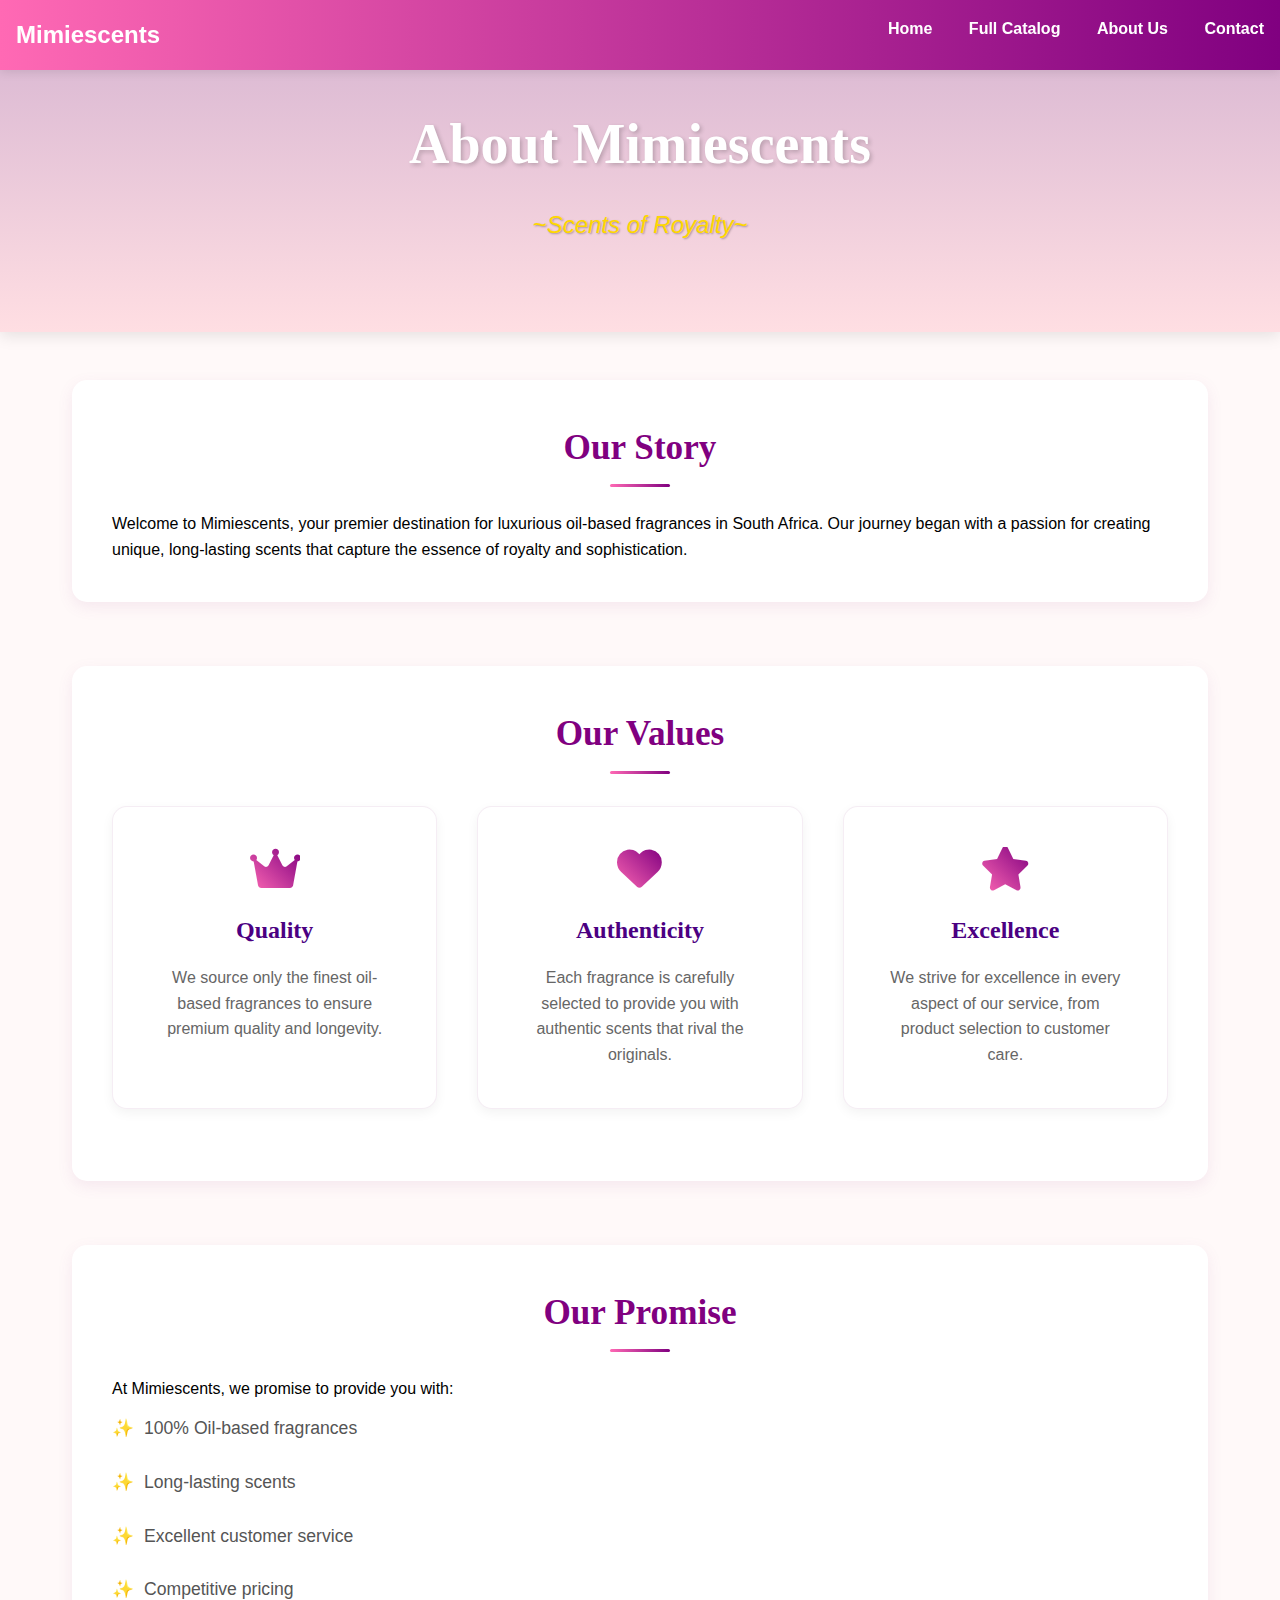
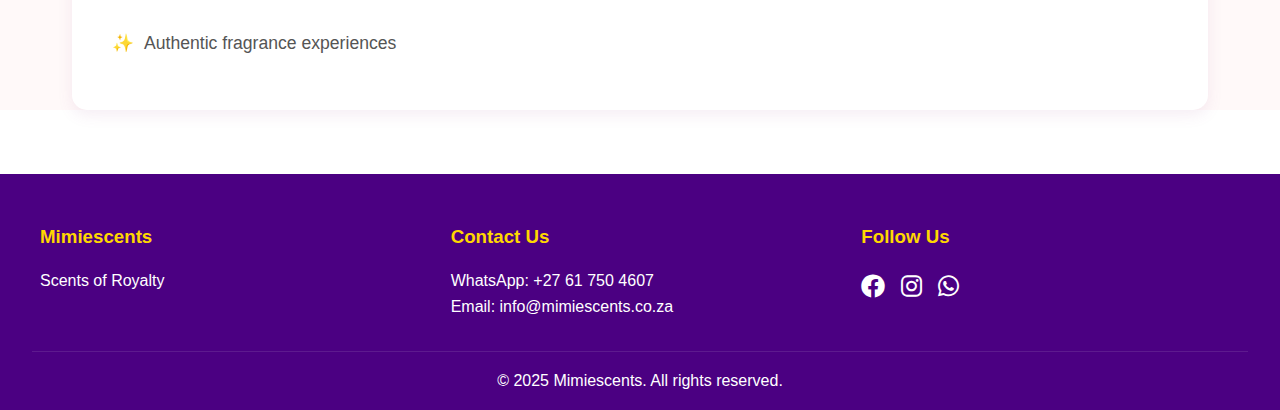
==== about.html @ 8aa7a28a "Add files via upload" ====
<!DOCTYPE html>
<html lang="en">
<head>
    <meta charset="UTF-8">
    <meta name="viewport" content="width=device-width, initial-scale=1.0">
    <title>About Us - Mimiescents</title>
    <link rel="stylesheet" href="styles/about.css">
    <link rel="stylesheet" href="styles/index.css">
    <link href="https://cdnjs.cloudflare.com/ajax/libs/font-awesome/6.0.0/css/all.min.css" rel="stylesheet">
</head>
<body>
    <nav>
        <div class="logo">Mimiescents</div>
        <ul>
            <li><a href="index.html">Home</a></li>
            <li><a href="catalog.html">Full Catalog</a></li>
            <li><a href="about.html">About Us</a></li>
            <li><a href="contact.html">Contact</a></li>
        </ul>
    </nav>

    <main class="about-container">
        <div class="about-hero">
            <h1>About Mimiescents</h1>
            <p class="tagline">~Scents of Royalty~</p>
        </div>

        <section class="about-content">
            <div class="story-section">
                <h2>Our Story</h2>
                <p>Welcome to Mimiescents, your premier destination for luxurious oil-based fragrances in South Africa. Our journey began with a passion for creating unique, long-lasting scents that capture the essence of royalty and sophistication.</p>
            </div>

            <div class="values-section">
                <h2>Our Values</h2>
                <div class="values-grid">
                    <div class="value-card">
                        <i class="fas fa-crown"></i>
                        <h3>Quality</h3>
                        <p>We source only the finest oil-based fragrances to ensure premium quality and longevity.</p>
                    </div>
                    <div class="value-card">
                        <i class="fas fa-heart"></i>
                        <h3>Authenticity</h3>
                        <p>Each fragrance is carefully selected to provide you with authentic scents that rival the originals.</p>
                    </div>
                    <div class="value-card">
                        <i class="fas fa-star"></i>
                        <h3>Excellence</h3>
                        <p>We strive for excellence in every aspect of our service, from product selection to customer care.</p>
                    </div>
                </div>
            </div>

            <div class="promise-section">
                <h2>Our Promise</h2>
                <p>At Mimiescents, we promise to provide you with:</p>
                <ul>
                    <li>100% Oil-based fragrances</li>
                    <li>Long-lasting scents</li>
                    <li>Excellent customer service</li>
                    <li>Competitive pricing</li>
                    <li>Authentic fragrance experiences</li>
                </ul>
            </div>
        </section>
    </main>

    <footer>
        <div class="footer-content">
            <div class="footer-section">
                <h3>Mimiescents</h3>
                <p>Scents of Royalty</p>
            </div>
            <div class="footer-section">
                <h3>Contact Us</h3>
                <p>WhatsApp: +27 61 750 4607</p>
                <p>Email: info@mimiescents.co.za</p>
            </div>
            <div class="footer-section">
                <h3>Follow Us</h3>
                <div class="social-icons">
                    <a href="https://www.facebook.com/profile.php?id=100067635842682"><i class="fab fa-facebook"></i></a>
                    <a href="#"><i class="fab fa-instagram"></i></a>
                    <a href="https://wa.me/27617504607"><i class="fab fa-whatsapp"></i></a>
                </div>
            </div>
        </div>
        <div class="footer-bottom">
            <p>&copy; 2025 Mimiescents. All rights reserved.</p>
        </div>
    </footer>

    <script src="scripts/about.js"></script>
</body>
</html>
---- styles/about.css ----
/* Root variables for consistent theming */
:root {
    --primary-pink: #FFB6C1; /* Lighter, softer pink */
    --royal-purple: #9B4F96; /* Softer purple */
    --gold: #DDB865; /* Warmer, antique gold */
    --light-pink: #FDE2E4; /* Very soft pink */
    --dark-purple: #5E2D5E; /* Muted dark purple */
    --off-white: #FFF9F9; /* Warm white */
}

/* About page container */
.about-container {
    background-color: var(--off-white);
    padding-top: 20px;
}

/* Hero section styling */
.about-hero {
    background: linear-gradient(
        rgba(155, 79, 150, 0.4), 
        rgba(255, 182, 193, 0.4)
    ), url('images/perfume.jpg');
    background-size: cover;
    background-position: center;
    color: white;
    text-align: center;
    padding: 5rem 2rem;
    margin-bottom: 3rem;
    box-shadow: 0 4px 15px rgba(0, 0, 0, 0.1);
}

.about-hero h1 {
    font-size: 3.5rem;
    font-family: 'Playfair Display', serif;
    margin-bottom: 1rem;
    text-shadow: 2px 2px 4px rgba(0, 0, 0, 0.2);
}

.about-hero .tagline {
    font-size: 1.5rem;
    font-style: italic;
    color: var(--gold);
    text-shadow: 1px 1px 2px rgba(0, 0, 0, 0.3);
}

/* Content sections */
.about-content {
    max-width: 1200px;
    margin: 0 auto;
    padding: 0 2rem;
}

.story-section, .values-section, .promise-section {
    margin-bottom: 4rem;
    background-color: white;
    padding: 2.5rem;
    border-radius: 15px;
    box-shadow: 0 5px 15px rgba(155, 79, 150, 0.1);
}

/* Section headings */
.about-content h2 {
    color: var(--royal-purple);
    font-family: 'Playfair Display', serif;
    font-size: 2.2rem;
    margin-bottom: 1.5rem;
    text-align: center;
    position: relative;
}

.about-content h2::after {
    content: '';
    display: block;
    width: 60px;
    height: 3px;
    background: linear-gradient(to right, var(--primary-pink), var(--royal-purple));
    margin: 0.5rem auto;
    border-radius: 2px;
}

/* Values grid styling */
.values-grid {
    display: grid;
    grid-template-columns: repeat(auto-fit, minmax(280px, 1fr));
    gap: 2.5rem;
    margin: 2rem 0;
}

.value-card {
    background: white;
    padding: 2.5rem;
    border-radius: 15px;
    text-align: center;
    transition: transform 0.3s ease;
    border: 1px solid rgba(155, 79, 150, 0.1);
    box-shadow: 0 4px 12px rgba(0, 0, 0, 0.05);
}

.value-card:hover {
    transform: translateY(-5px);
    box-shadow: 0 6px 15px rgba(155, 79, 150, 0.15);
}

.value-card i {
    font-size: 2.8rem;
    color: var(--royal-purple);
    margin-bottom: 1.2rem;
    background: linear-gradient(45deg, var(--primary-pink), var(--royal-purple));
    -webkit-background-clip: text;
    -webkit-text-fill-color: transparent;
}

.value-card h3 {
    color: var(--dark-purple);
    font-size: 1.5rem;
    margin-bottom: 1rem;
    font-family: 'Playfair Display', serif;
}

.value-card p {
    color: #666;
    line-height: 1.6;
}

/* Promise section styling */
.promise-section ul {
    list-style: none;
    padding: 0;
}

.promise-section li {
    padding: 0.8rem 0;
    color: #555;
    position: relative;
    padding-left: 2rem;
    font-size: 1.1rem;
}

.promise-section li::before {
    content: '✨';
    position: absolute;
    left: 0;
    color: var(--gold);
}

/* Responsive adjustments */
@media (max-width: 768px) {
    .about-hero h1 {
        font-size: 2.5rem;
    }
    
    .about-hero .tagline {
        font-size: 1.2rem;
    }
    
    .value-card {
        padding: 2rem;
    }
}

/* Add smooth scrolling */
html {
    scroll-behavior: smooth;
}
---- styles/index.css ----
/* style.css - Homepage Styles */
:root {
    --primary-pink: #FF69B4;
    --royal-purple: #800080;
    --gold: #FFD700;
    --light-pink: #FFC0CB;
    --dark-purple: #4B0082;
}

/* Reset and Base Styles */
* {
    margin: 0;
    padding: 0;
    box-sizing: border-box;
}

body {
    font-family: 'Arial', sans-serif;
    line-height: 1.6;
    overflow-x: hidden;
}

/* Animations */
@keyframes fadeIn {
    from { 
        opacity: 0; 
        transform: translateY(20px); 
    }
    to { 
        opacity: 1; 
        transform: translateY(0); 
    }
}

@keyframes slideUp {
    from { 
        opacity: 0; 
        transform: translateY(40px); 
    }
    to { 
        opacity: 1; 
        transform: translateY(0); 
    }
}

@keyframes gradientBG {
    0% { background-position: 0% 50%; }
    50% { background-position: 100% 50%; }
    100% { background-position: 0% 50%; }
}

/* Navigation */
nav {
    background: linear-gradient(to right, var(--primary-pink), var(--royal-purple));
    padding: 1rem;
    position: fixed;
    width: 100%;
    z-index: 1000;
    box-shadow: 0 2px 10px rgba(0,0,0,0.1);
}

.logo {
    color: white;
    font-size: 1.5rem;
    font-weight: bold;
    float: left;
    transition: transform 0.3s ease;
}

.logo:hover {
    transform: scale(1.05);
}

nav ul {
    float: right;
    list-style: none;
}

nav ul li {
    display: inline;
    margin-left: 2rem;
}

nav ul li a {
    color: white;
    text-decoration: none;
    font-weight: bold;
    transition: color 0.3s ease;
}

nav ul li a:hover {
    color: var(--gold);
}

/* Hero Section */
.hero {
    background: linear-gradient(45deg, var(--primary-pink), var(--royal-purple));
    background-size: 200% 200%;
    animation: gradientBG 15s ease infinite;
    height: 100vh;
    display: flex;
    align-items: center;
    justify-content: center;
    text-align: center;
    color: white;
    position: relative;
}

.hero-content {
    z-index: 1;
    animation: fadeIn 1s ease;
}

.hero h1 {
    font-size: 3.5rem;
    margin-bottom: 1rem;
    color: var(--gold);
    text-shadow: 2px 2px 4px rgba(0,0,0,0.3);
}

.tagline {
    font-size: 1.5rem;
    margin-bottom: 0.5rem;
    animation: slideUp 1s ease 0.3s both;
}

.subtitle {
    font-size: 1.2rem;
    margin-bottom: 2rem;
    animation: slideUp 1s ease 0.6s both;
}

.cta-button {
    display: inline-block;
    padding: 1rem 2rem;
    background: var(--gold);
    color: var(--dark-purple);
    text-decoration: none;
    border-radius: 30px;
    font-weight: bold;
    transition: all 0.3s ease;
    animation: slideUp 1s ease 0.9s both;
}

.cta-button:hover {
    transform: translateY(-3px);
    box-shadow: 0 5px 15px rgba(0,0,0,0.2);
}

/* Featured Products Section */
.featured-products {
    padding: 4rem 2rem;
    background: linear-gradient(135deg, white, var(--light-pink));
}

.featured-products h2 {
    text-align: center;
    color: var(--dark-purple);
    margin-bottom: 2rem;
    font-size: 2.5rem;
}

.category {
    margin-bottom: 3rem;
}

.category h3 {
    color: var(--royal-purple);
    margin-bottom: 1.5rem;
    text-align: center;
    font-size: 2rem;
}

.product-grid {
    display: grid;
    grid-template-columns: repeat(auto-fit, minmax(300px, 1fr));
    gap: 2rem;
    padding: 1rem;
}

.product-card {
    background: white;
    border-radius: 10px;
    box-shadow: 0 2px 10px rgba(0,0,0,0.1);
    overflow: hidden;
    transition: all 0.3s ease;
    opacity: 0;
    animation: fadeIn 0.5s ease forwards;
}

.product-card:hover {
    transform: translateY(-10px);
    box-shadow: 0 5px 20px rgba(0,0,0,0.2);
}

.product-card img {
    width: 100%;
    height: 200px;
    object-fit: cover;
    transition: transform 0.3s ease;
}

.product-card:hover img {
    transform: scale(1.05);
}

.product-card h4 {
    padding: 1rem;
    color: var(--dark-purple);
    font-size: 1.2rem;
}

.product-card p {
    padding: 0 1rem 1rem;
    color: #666;
}

.product-card .price {
    color: var(--royal-purple);
    font-weight: bold;
    font-size: 1.1rem;
}

.whatsapp-btn {
    width: 100%;
    padding: 0.8rem;
    background: #25D366;
    color: white;
    border: none;
    cursor: pointer;
    transition: background-color 0.3s ease;
    display: flex;
    align-items: center;
    justify-content: center;
    gap: 0.5rem;
}

.whatsapp-btn:hover {
    background: #128C7E;
}

/* Footer */
footer {
    background: var(--dark-purple);
    color: white;
    padding: 3rem 2rem 1rem;
}

.footer-content {
    display: grid;
    grid-template-columns: repeat(auto-fit, minmax(200px, 1fr));
    gap: 2rem;
    max-width: 1200px;
    margin: 0 auto;
}

.footer-section h3 {
    color: var(--gold);
    margin-bottom: 1rem;
}

.social-icons {
    display: flex;
    gap: 1rem;
}

.social-icons a {
    color: white;
    font-size: 1.5rem;
    transition: color 0.3s ease;
}

.social-icons a:hover {
    color: var(--gold);
}

.footer-bottom {
    text-align: center;
    margin-top: 2rem;
    padding-top: 1rem;
    border-top: 1px solid rgba(255,255,255,0.1);
}

/* Media Queries */
@media (max-width: 768px) {
    nav {
        padding: 1rem 0;
    }
    
    .logo {
        float: none;
        text-align: center;
        display: block;
        margin-bottom: 1rem;
    }
    
    nav ul {
        float: none;
        text-align: center;
    }
    
    nav ul li {
        display: block;
        margin: 0.5rem 0;
    }
    
    .hero h1 {
        font-size: 2.5rem;
    }
    
    .product-grid {
        grid-template-columns: repeat(auto-fit, minmax(200px, 1fr));
    }
}

@media (max-width: 480px) {
    .hero h1 {
        font-size: 2rem;
    }
    
    .tagline {
        font-size: 1.2rem;
    }
    
    .featured-products h2 {
        font-size: 2rem;
    }
}
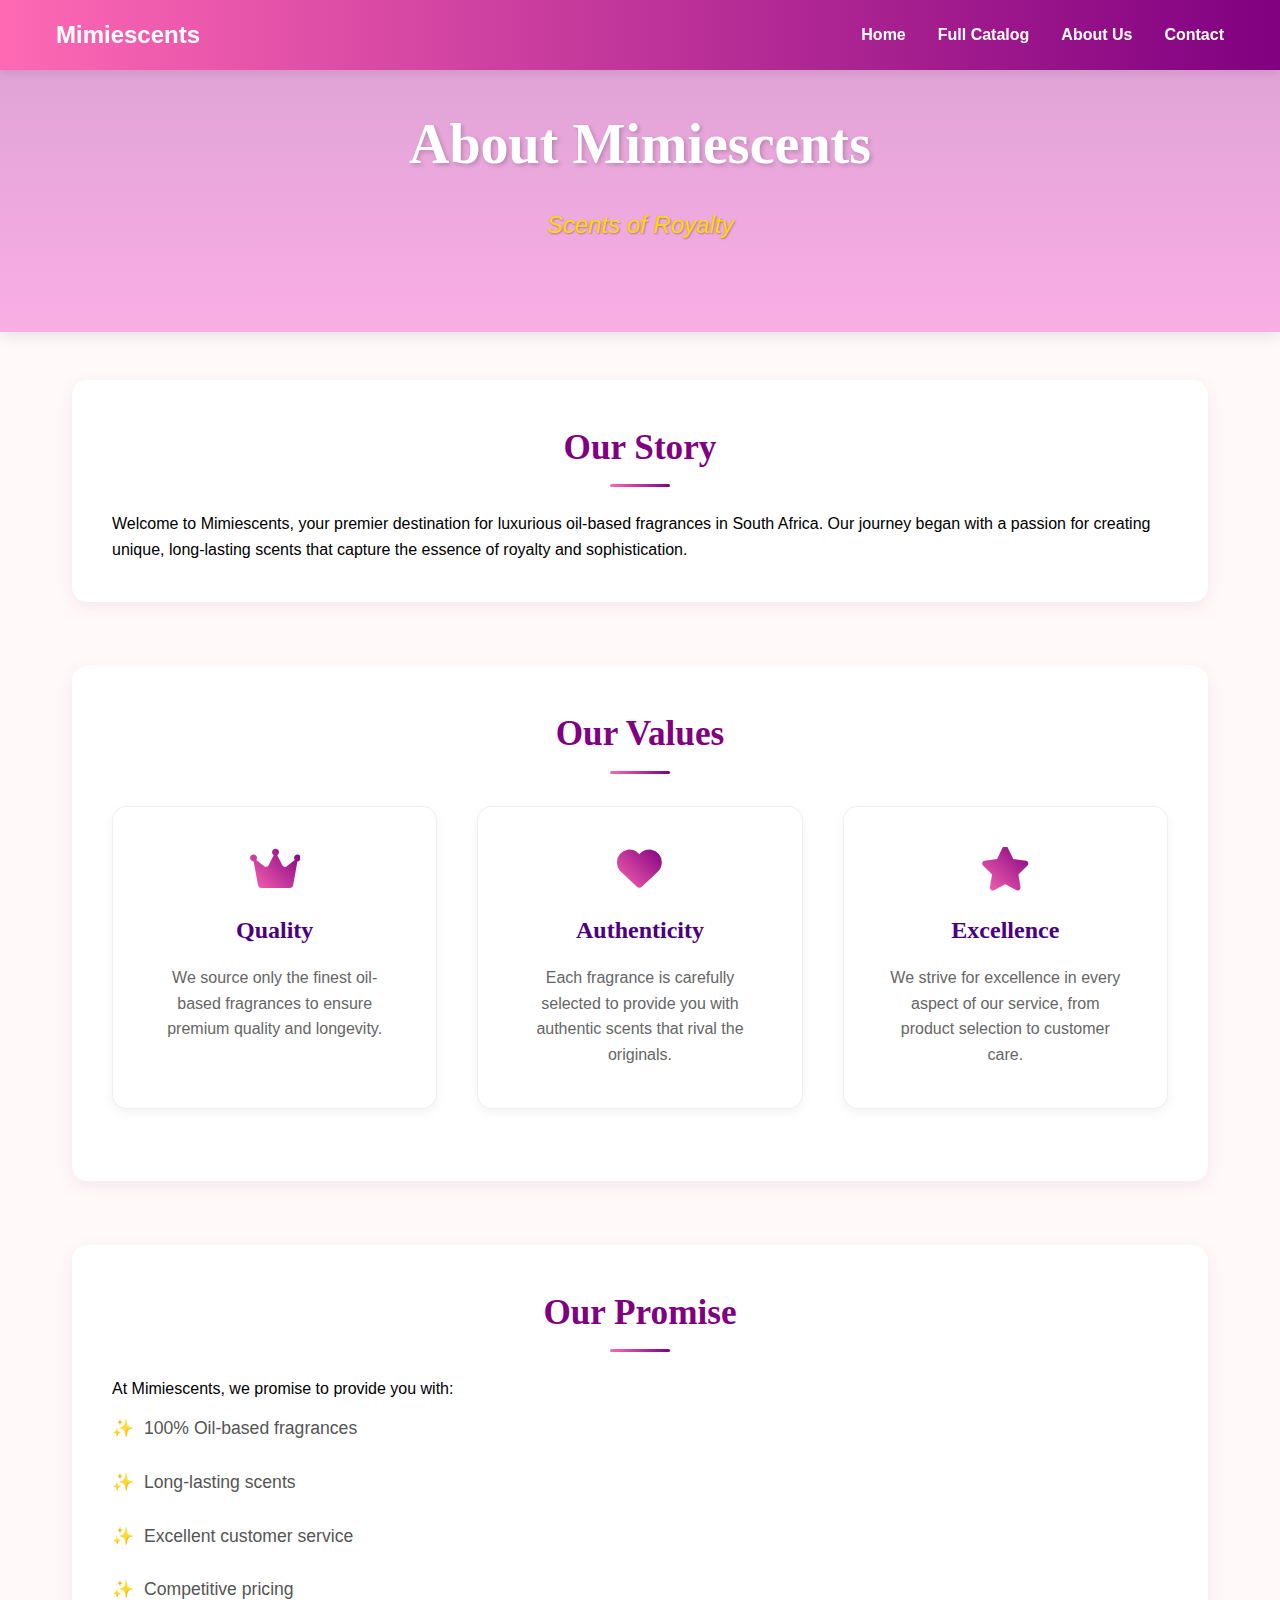
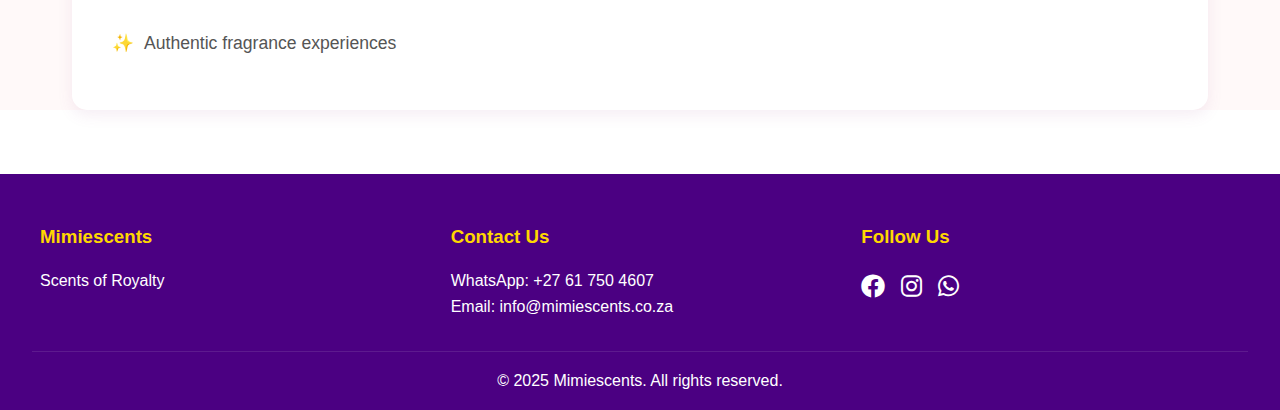
==== commit 8e60ba25: "Add files via upload" ====
--- a/about.html
+++ b/about.html
@@ -10,19 +10,24 @@
 </head>
 <body>
     <nav>
-        <div class="logo">Mimiescents</div>
-        <ul>
-            <li><a href="index.html">Home</a></li>
-            <li><a href="catalog.html">Full Catalog</a></li>
-            <li><a href="about.html">About Us</a></li>
-            <li><a href="contact.html">Contact</a></li>
-        </ul>
+        <div class="nav-container">
+            <div class="logo">Mimiescents</div>
+            <div class="menu-toggle">
+                <i class="fas fa-bars"></i>
+            </div>
+            <ul class="nav-links">
+                <li><a href="index.html">Home</a></li>
+                <li><a href="catalog.html">Full Catalog</a></li>
+                <li><a href="about.html">About Us</a></li>
+                <li><a href="contact.html">Contact</a></li>
+            </ul>
+        </div>
     </nav>
 
     <main class="about-container">
         <div class="about-hero">
             <h1>About Mimiescents</h1>
-            <p class="tagline">~Scents of Royalty~</p>
+            <p class="tagline">Scents of Royalty</p>
         </div>
 
         <section class="about-content">
@@ -92,5 +97,6 @@
     </footer>
 
     <script src="scripts/about.js"></script>
+    <script src="scripts/index.js"></script>
 </body>
 </html>--- a/styles/about.css
+++ b/styles/about.css
@@ -17,8 +17,8 @@
 /* Hero section styling */
 .about-hero {
     background: linear-gradient(
-        rgba(155, 79, 150, 0.4), 
-        rgba(255, 182, 193, 0.4)
+        rgba(167, 31, 157, 0.4), 
+        rgba(241, 60, 196, 0.4)
     ), url('images/perfume.jpg');
     background-size: cover;
     background-position: center;
--- a/styles/index.css
+++ b/styles/index.css
@@ -50,6 +50,7 @@
 }
 
 /* Navigation */
+/* Updated Navigation Styles */
 nav {
     background: linear-gradient(to right, var(--primary-pink), var(--royal-purple));
     padding: 1rem;
@@ -59,36 +60,53 @@
     box-shadow: 0 2px 10px rgba(0,0,0,0.1);
 }
 
+.nav-container {
+    max-width: 1200px;
+    margin: 0 auto;
+    display: flex;
+    justify-content: space-between;
+    align-items: center;
+    padding: 0 1rem;
+}
+
 .logo {
     color: white;
     font-size: 1.5rem;
     font-weight: bold;
-    float: left;
     transition: transform 0.3s ease;
 }
 
-.logo:hover {
-    transform: scale(1.05);
-}
-
-nav ul {
-    float: right;
+.menu-toggle {
+    display: none;
+    background: none;
+    border: none;
+    color: white;
+    font-size: 1.5rem;
+    cursor: pointer;
+    padding: 0.5rem;
+    transition: color 0.3s ease;
+}
+
+.menu-toggle:hover {
+    color: var(--gold);
+}
+
+.nav-links {
+    display: flex;
     list-style: none;
-}
-
-nav ul li {
-    display: inline;
-    margin-left: 2rem;
-}
-
-nav ul li a {
+    margin: 0;
+    padding: 0;
+    gap: 2rem;
+}
+
+.nav-links li a {
     color: white;
     text-decoration: none;
     font-weight: bold;
     transition: color 0.3s ease;
 }
 
-nav ul li a:hover {
+.nav-links li a:hover {
     color: var(--gold);
 }
 
@@ -325,4 +343,38 @@
     .featured-products h2 {
         font-size: 2rem;
     }
+}
+
+
+/* Mobile Navigation Styles */
+@media screen and (max-width: 768px) {
+    .menu-toggle {
+        display: block;
+    }
+
+    .nav-links {
+        display: none;
+        position: absolute;
+        top: 100%;
+        left: 0;
+        width: 100%;
+        background: var(--royal-purple);
+        flex-direction: column;
+        padding: 1rem 0;
+        text-align: center;
+        box-shadow: 0 4px 6px rgba(0,0,0,0.1);
+    }
+
+    .nav-links.active {
+        display: flex;
+    }
+
+    .nav-links li {
+        margin: 0.5rem 0;
+    }
+
+    .nav-links li a {
+        display: block;
+        padding: 0.5rem 0;
+    }
 }